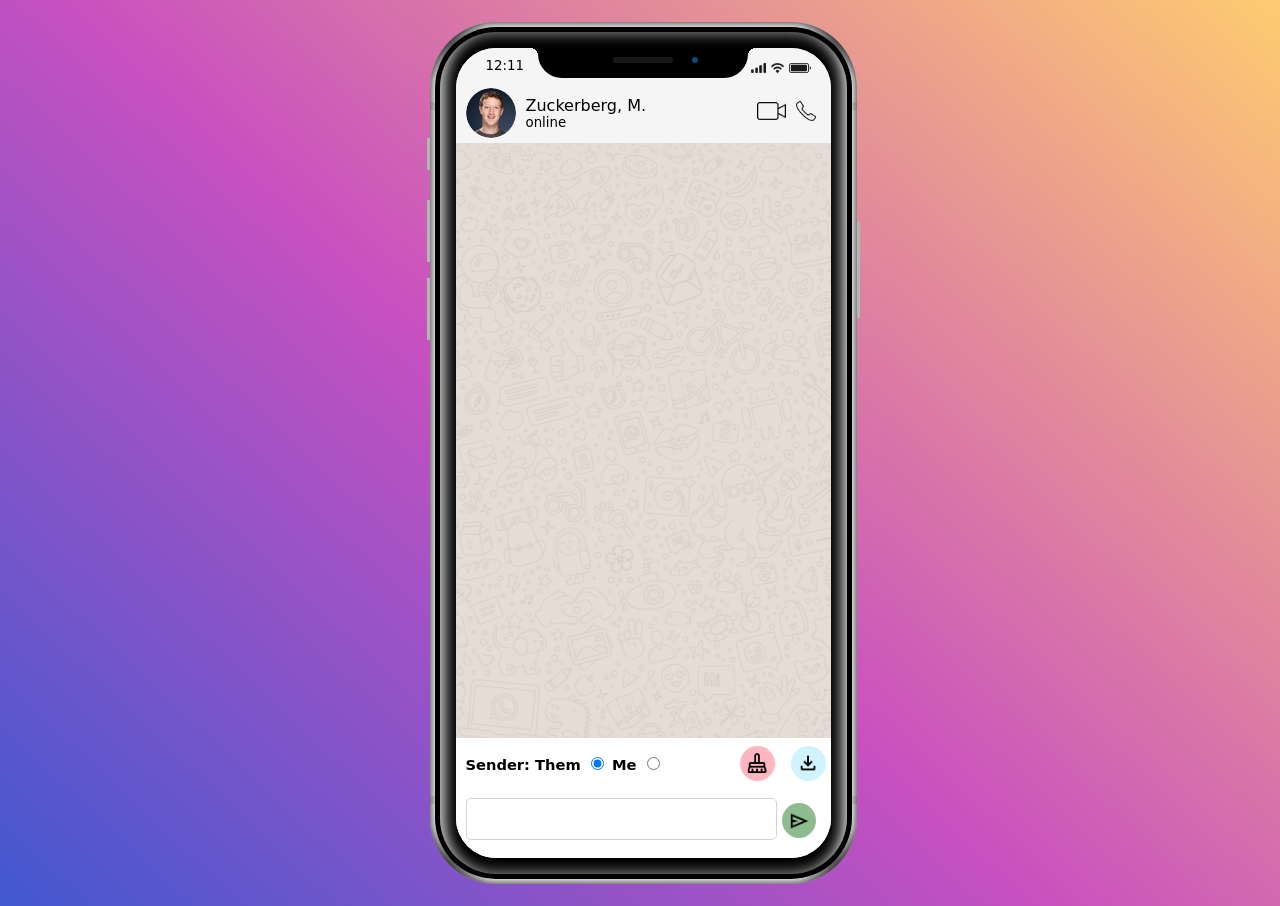
==== index.html @ c8acc46a "first version of the app" ====
<!DOCTYPE html>
<html lang="en">

<head>
  <meta charset="UTF-8">
  <meta name="viewport" content="width=device-width, initial-scale=1.0">
  <title>Conversation Maker</title>
  <script src="main.js"></script>
  <script src="dom-to-image.js"></script>
  <script src="FileSaver.js"></script>
  <link rel="stylesheet" href="main.css">
  <link rel="stylesheet" href="devices.min.css" type="text/css">
</head>

<body>

  <!-- BACKGROUND-->
  <div class="page">
    <!-- phone -->

    <div class="marvel-device iphone-x ">
      <div class="notch">
        <div class="camera"></div>
        <div class="speaker"></div>
      </div>
      <div class="top-bar"></div>
      <div class="sleep"></div>
      <div class="bottom-bar"></div>
      <div class="volume"></div>
      <div class="overflow">
        <div class="shadow shadow--tr"></div>
        <div class="shadow shadow--tl"></div>
        <div class="shadow shadow--br"></div>
        <div class="shadow shadow--bl"></div>
      </div>
      <div class="inner-shadow"></div>
      <div class="screen">
        <!-- whatsapp page -->
        <!-- status bar -->
        <div class="status-bar">
          <div class="phone-time">12:11</div>
          <div class="right">
            <div><img src="./images/ios15-cellular-signal-icon.png" alt=""></div>
            <div><img src="./images/ios15-wifi-icon.png" alt=""></div>
            <div><img src="./images/ios15-battery-status-icon.png" alt=""></div>
          </div>
        </div>
        <div class="user-bar">

          <div class="user">
            <img class="avatar" src="./images/zuck.png">
            <div class="user-text">
              <div class="name">Zuckerberg, M.</div>
              <div class="status">online</div>
            </div>
          </div>

          <div class="call-buttons">
            <div><img class="video" src="./images/video.png" alt=""></div>
            <div><img class="voice" src="./images/voice.png" alt=""></div>
          </div>
        </div>
        <!-- message window -->
        <div class="message-window">
            <div class="message-area" id="message-area">
              
            </div>

          <!-- CONTROLS AREA -->
          <div class="controls-area">
            <div class="toolbar">
              <form>
                <label>Sender:</label>
                <label for="them">Them</label>
                <input type="radio" name="sender" id="from" value="Them" checked="true">
                <label for="me">Me</label>
                <input type="radio" name="sender" id="to" value="Me">
              </form>
              <div>
                <button class="tool" id="clear" onclick="chatClear()"><img src="./images/mop.png"></button>
                <button class="tool" id="download" onclick="chatDownload()"><img src="./images/download.png"></button>
              </div>
            </div>
            <div class="editor">
              <input class="input-field" type="text" id="inputText" name="inputText">
              <button class="tool" id="send" onclick="addMessage()"><img src="./images/send.png"></button>
            </div>
          </div>
        </div>
        <!-- controls: clear, download image -->
      </div>
    </div>

  </div>
</body>

</html>
---- main.css ----
body {
  margin: 0px;
  overflow: hidden;
  height: 100vh;
  font-family: system-ui, -apple-system, BlinkMacSystemFont, 'Segoe UI', Roboto, Oxygen, Ubuntu, Cantarell, 'Open Sans', 'Helvetica Neue', sans-serif;
}

.page {
  width: 100%;
  height: 100%;
  padding: 3px;
  display: flex;
  justify-content: center;
  align-items: center;
  background-color: #4158D0;
  background-image: linear-gradient(43deg, #4158D0 0%, #C850C0 46%, #FFCC70 100%);
}

/* STATUS BAR */

.status-bar {
  height: 30px;
  width: 100%;
  background-color: #f5f5f5;
  display: flex;
  justify-content: space-between;
  padding-top: 5px;
}

.phone-time {
  padding-left: 30px;
  padding-top: 5px;
  font-size: 10pt;
}

.right {
  display: flex;
  padding-right: 20px;
  padding-top: 5px;
}

.right img {
  height: 10px;
  padding-left: 5px;
}

.user-bar {
  display: flex;
  background-color: #f5f5f5;
  justify-content: space-between;
  align-items: center;
}

.user {
  display: flex;
  flex-direction: row;
  align-items: center;
}

.user-text {
  display: flex;
  flex-direction: column;
  padding: 5px;
  user-select: none;
}

.avatar {
  height: 50px;
  width: 50px;
  border-radius: 50%;
  padding: 5px;
  margin-left: 5px;
}

.name {
  font-size: 12pt;
}

.status {
  font-size: 10pt;
}

.call-buttons {
  display: flex;
  flex-direction: row;
  padding: 5px;
  align-items: center;
  margin-right: 5px;
}

.video {
  height: 18px;
  padding: 5px;
}

.voice {
  height: 20px;
  padding: 5px;
}

/* MESSAGE WINDOW */

.message-window {
  background-image: url('./images/wallpaper.png');
  background-size: cover;
  height: 100%;
  width: 100%;
}

.message-area {
  /* height: 100%; */
  background-image: url('./images/wallpaper.png');
  background-size: cover;
  width: 100%;
  display: flex;
  flex-direction: column;
  padding-bottom: 10px;
}

.from {
  max-width: 70%;
  border-radius: 15px;
  background-color: #ffffff;
  padding: 10px 10px 0px 10px;
  margin-top: 10px;
  margin-right: auto;
  margin-bottom: auto;
  margin-left: 30px;
}

.from:after {
  content: '';
  position: relative;
  bottom: 15px;
  left: -25px;
  border: 0px solid;
  display: block;
  width: 18px;
  height: 10px;
  background-color: transparent;
  border-bottom-left-radius: 50%;
  border-bottom-right-radius: 50%;
  box-shadow: 10px 8px 0px 8px #ffffff;
}

.sender {
  font-size: 9pt;
  font-weight: bold;
  color: #524757;
}

.to {
  max-width: 70%;
  border-radius: 15px;
  background-color: #e7fed8;
  padding: 10px 10px 0px 10px;
  margin-top: 10px;
  margin-right: 30px;
  margin-bottom: auto;
  margin-left: auto;
}

.to:after {
  content: '';
  position: relative;
  bottom: 15px;
  right: -273px;
  border: 0px solid;
  display: block;
  width: 18px;
  height: 10px;
  background-color: transparent;
  border-bottom-left-radius: 50%;
  border-bottom-right-radius: 50%;
  box-shadow: -10px 8px 0px 8px #e7fed8;
}

.message-text {
  font-size: 11pt;
  text-align: left;
}

.message-time {
  text-align: right;
  font-size: 8pt;
  margin-right: 8px;
}

/* CONTROLS AREA */

.controls-area {
  width: 100%;
  background-color: white;
  position: absolute;
  bottom: 0;
}

.toolbar {
  font-size: 11pt;
  font-weight: 600;
  height: 50px;
  background-color: white;
  padding-left: 10px;
  display: flex;
  flex-direction: row;
  justify-content: space-between;
  align-items: center;
}

.tool {
  background-color: rgb(207, 243, 255);
  border-radius: 50%;
  margin: 5px;
  width: 35px;
  height: 35px;
  border: 0px;
}

.tool img {
  display: flex;
  justify-content: center;
  align-items: center;
  width: 22px;
}

#clear {
  background-color: lightpink;
}

#send {
  background-color: darkseagreen;
}

.tool:hover {
  box-shadow: 2px 2px 3px 2px #AAAAAA;
}

.editor {
  margin: 10px 10px 15px 10px;
  display: flex;
  flex-direction: row;
}

.input-field {
  padding: 5px;
  width: 100%;
  height: 30px;
  border-radius: 5px;
  border: 1px solid lightgrey;
}
---- devices.min.css ----
.marvel-device {
    display: inline-block;
    position: relative;
    -webkit-box-sizing: content-box !important;
    box-sizing: content-box !important
}

.marvel-device .screen {
    width: 100%;
    position: relative;
    height: 100%;
    z-index: 3;
    background: white;
    overflow: hidden;
    display: block;
    border-radius: 1px;
    -webkit-box-shadow: 0 0 0 3px #111;
    box-shadow: 0 0 0 3px #111
}

.marvel-device .top-bar,
.marvel-device .bottom-bar {
    height: 3px;
    background: black;
    width: 100%;
    display: block
}

.marvel-device .middle-bar {
    width: 3px;
    height: 4px;
    top: 0px;
    left: 90px;
    background: black;
    position: absolute
}

.marvel-device.iphone8 {
    width: 375px;
    height: 667px;
    padding: 105px 24px;
    background: #d9dbdc;
    border-radius: 56px;
    -webkit-box-shadow: inset 0 0 3px 0 rgba(0, 0, 0, 0.2);
    box-shadow: inset 0 0 3px 0 rgba(0, 0, 0, 0.2)
}

.marvel-device.iphone8:before {
    width: calc(100% - 12px);
    height: calc(100% - 12px);
    position: absolute;
    top: 6px;
    content: '';
    left: 6px;
    border-radius: 50px;
    background: #f8f8f8;
    z-index: 1
}

.marvel-device.iphone8:after {
    width: calc(100% - 16px);
    height: calc(100% - 16px);
    position: absolute;
    top: 8px;
    content: '';
    left: 8px;
    border-radius: 48px;
    -webkit-box-shadow: inset 0 0 3px 0 rgba(0, 0, 0, 0.1), inset 0 0 6px 3px #fff;
    box-shadow: inset 0 0 3px 0 rgba(0, 0, 0, 0.1), inset 0 0 6px 3px #fff;
    z-index: 2
}

.marvel-device.iphone8 .home {
    border-radius: 100%;
    width: 68px;
    height: 68px;
    position: absolute;
    left: 50%;
    margin-left: -34px;
    bottom: 22px;
    z-index: 3;
    background: #303233;
    background: linear-gradient(135deg, #303233 0%, #b5b7b9 50%, #f0f2f2 69%, #303233 100%)
}

.marvel-device.iphone8 .home:before {
    background: #f8f8f8;
    position: absolute;
    content: '';
    border-radius: 100%;
    width: calc(100% - 8px);
    height: calc(100% - 8px);
    top: 4px;
    left: 4px
}

.marvel-device.iphone8 .top-bar {
    height: 14px;
    background: #bfbfc0;
    position: absolute;
    top: 68px;
    left: 0
}

.marvel-device.iphone8 .bottom-bar {
    height: 14px;
    background: #bfbfc0;
    position: absolute;
    bottom: 68px;
    left: 0
}

.marvel-device.iphone8 .sleep {
    position: absolute;
    top: 190px;
    right: -4px;
    width: 4px;
    height: 66px;
    border-radius: 0px 2px 2px 0px;
    background: #d9dbdc
}

.marvel-device.iphone8 .volume {
    position: absolute;
    left: -4px;
    top: 188px;
    z-index: 0;
    height: 66px;
    width: 4px;
    border-radius: 2px 0px 0px 2px;
    background: #d9dbdc
}

.marvel-device.iphone8 .volume:before {
    position: absolute;
    left: 2px;
    top: -78px;
    height: 40px;
    width: 2px;
    border-radius: 2px 0px 0px 2px;
    background: inherit;
    content: '';
    display: block
}

.marvel-device.iphone8 .volume:after {
    position: absolute;
    left: 0px;
    top: 82px;
    height: 66px;
    width: 4px;
    border-radius: 2px 0px 0px 2px;
    background: inherit;
    content: '';
    display: block
}

.marvel-device.iphone8 .camera {
    background: #3c3d3d;
    width: 12px;
    height: 12px;
    position: absolute;
    top: 24px;
    left: 50%;
    margin-left: -6px;
    border-radius: 100%;
    z-index: 3
}

.marvel-device.iphone8 .sensor {
    background: #3c3d3d;
    width: 16px;
    height: 16px;
    position: absolute;
    top: 49px;
    left: 134px;
    z-index: 3;
    border-radius: 100%
}

.marvel-device.iphone8 .speaker {
    background: #292728;
    width: 70px;
    height: 6px;
    position: absolute;
    top: 54px;
    left: 50%;
    margin-left: -35px;
    border-radius: 6px;
    z-index: 3
}

.marvel-device.iphone8.gold {
    background: #f9e7d3
}

.marvel-device.iphone8.gold .top-bar,
.marvel-device.iphone8.gold .bottom-bar {
    background: white
}

.marvel-device.iphone8.gold .sleep,
.marvel-device.iphone8.gold .volume {
    background: #f9e7d3
}

.marvel-device.iphone8.gold .home {
    background: #cebba9;
    background: linear-gradient(135deg, #cebba9 0%, #f9e7d3 50%, #cebba9 100%)
}

.marvel-device.iphone8.black {
    background: #464646;
    -webkit-box-shadow: inset 0 0 3px 0 rgba(0, 0, 0, 0.7);
    box-shadow: inset 0 0 3px 0 rgba(0, 0, 0, 0.7)
}

.marvel-device.iphone8.black:before {
    background: #080808
}

.marvel-device.iphone8.black:after {
    -webkit-box-shadow: inset 0 0 3px 0 rgba(0, 0, 0, 0.1), inset 0 0 6px 3px #212121;
    box-shadow: inset 0 0 3px 0 rgba(0, 0, 0, 0.1), inset 0 0 6px 3px #212121
}

.marvel-device.iphone8.black .top-bar,
.marvel-device.iphone8.black .bottom-bar {
    background: #212121
}

.marvel-device.iphone8.black .volume,
.marvel-device.iphone8.black .sleep {
    background: #464646
}

.marvel-device.iphone8.black .camera {
    background: #080808
}

.marvel-device.iphone8.black .home {
    background: #080808;
    background: linear-gradient(135deg, #080808 0%, #464646 50%, #080808 100%)
}

.marvel-device.iphone8.black .home:before {
    background: #080808
}

.marvel-device.iphone8.landscape {
    padding: 24px 105px;
    height: 375px;
    width: 667px
}

.marvel-device.iphone8.landscape .sleep {
    top: 100%;
    border-radius: 0px 0px 2px 2px;
    right: 190px;
    height: 4px;
    width: 66px
}

.marvel-device.iphone8.landscape .volume {
    width: 66px;
    height: 4px;
    top: -4px;
    left: calc(100% - 188px - 66px);
    border-radius: 2px 2px 0px 0px
}

.marvel-device.iphone8.landscape .volume:before {
    width: 40px;
    height: 2px;
    top: 2px;
    right: -78px;
    left: auto;
    border-radius: 2px 2px 0px 0px
}

.marvel-device.iphone8.landscape .volume:after {
    left: -82px;
    width: 66px;
    height: 4px;
    top: 0;
    border-radius: 2px 2px 0px 0px
}

.marvel-device.iphone8.landscape .top-bar {
    width: 14px;
    height: 100%;
    left: calc(100% - 68px - 14px);
    top: 0
}

.marvel-device.iphone8.landscape .bottom-bar {
    width: 14px;
    height: 100%;
    left: 68px;
    top: 0
}

.marvel-device.iphone8.landscape .home {
    top: 50%;
    margin-top: -34px;
    margin-left: 0;
    left: 22px
}

.marvel-device.iphone8.landscape .sensor {
    top: 134px;
    left: calc(100% - 49px - 16px)
}

.marvel-device.iphone8.landscape .speaker {
    height: 70px;
    width: 6px;
    left: calc(100% - 54px - 6px);
    top: 50%;
    margin-left: 0px;
    margin-top: -35px
}

.marvel-device.iphone8.landscape .camera {
    left: calc(100% - 32px);
    top: 50%;
    margin-left: 0px;
    margin-top: -5px
}

.marvel-device.iphone8plus {
    width: 414px;
    height: 736px;
    padding: 112px 26px;
    background: #d9dbdc;
    border-radius: 56px;
    -webkit-box-shadow: inset 0 0 3px 0 rgba(0, 0, 0, 0.2);
    box-shadow: inset 0 0 3px 0 rgba(0, 0, 0, 0.2)
}

.marvel-device.iphone8plus:before {
    width: calc(100% - 12px);
    height: calc(100% - 12px);
    position: absolute;
    top: 6px;
    content: '';
    left: 6px;
    border-radius: 50px;
    background: #f8f8f8;
    z-index: 1
}

.marvel-device.iphone8plus:after {
    width: calc(100% - 16px);
    height: calc(100% - 16px);
    position: absolute;
    top: 8px;
    content: '';
    left: 8px;
    border-radius: 48px;
    -webkit-box-shadow: inset 0 0 3px 0 rgba(0, 0, 0, 0.1), inset 0 0 6px 3px #fff;
    box-shadow: inset 0 0 3px 0 rgba(0, 0, 0, 0.1), inset 0 0 6px 3px #fff;
    z-index: 2
}

.marvel-device.iphone8plus .home {
    border-radius: 100%;
    width: 68px;
    height: 68px;
    position: absolute;
    left: 50%;
    margin-left: -34px;
    bottom: 24px;
    z-index: 3;
    background: #303233;
    background: linear-gradient(135deg, #303233 0%, #b5b7b9 50%, #f0f2f2 69%, #303233 100%)
}

.marvel-device.iphone8plus .home:before {
    background: #f8f8f8;
    position: absolute;
    content: '';
    border-radius: 100%;
    width: calc(100% - 8px);
    height: calc(100% - 8px);
    top: 4px;
    left: 4px
}

.marvel-device.iphone8plus .top-bar {
    height: 14px;
    background: #bfbfc0;
    position: absolute;
    top: 68px;
    left: 0
}

.marvel-device.iphone8plus .bottom-bar {
    height: 14px;
    background: #bfbfc0;
    position: absolute;
    bottom: 68px;
    left: 0
}

.marvel-device.iphone8plus .sleep {
    position: absolute;
    top: 190px;
    right: -4px;
    width: 4px;
    height: 66px;
    border-radius: 0px 2px 2px 0px;
    background: #d9dbdc
}

.marvel-device.iphone8plus .volume {
    position: absolute;
    left: -4px;
    top: 188px;
    z-index: 0;
    height: 66px;
    width: 4px;
    border-radius: 2px 0px 0px 2px;
    background: #d9dbdc
}

.marvel-device.iphone8plus .volume:before {
    position: absolute;
    left: 2px;
    top: -78px;
    height: 40px;
    width: 2px;
    border-radius: 2px 0px 0px 2px;
    background: inherit;
    content: '';
    display: block
}

.marvel-device.iphone8plus .volume:after {
    position: absolute;
    left: 0px;
    top: 82px;
    height: 66px;
    width: 4px;
    border-radius: 2px 0px 0px 2px;
    background: inherit;
    content: '';
    display: block
}

.marvel-device.iphone8plus .camera {
    background: #3c3d3d;
    width: 12px;
    height: 12px;
    position: absolute;
    top: 29px;
    left: 50%;
    margin-left: -6px;
    border-radius: 100%;
    z-index: 3
}

.marvel-device.iphone8plus .sensor {
    background: #3c3d3d;
    width: 16px;
    height: 16px;
    position: absolute;
    top: 54px;
    left: 154px;
    z-index: 3;
    border-radius: 100%
}

.marvel-device.iphone8plus .speaker {
    background: #292728;
    width: 70px;
    height: 6px;
    position: absolute;
    top: 59px;
    left: 50%;
    margin-left: -35px;
    border-radius: 6px;
    z-index: 3
}

.marvel-device.iphone8plus.gold {
    background: #f9e7d3
}

.marvel-device.iphone8plus.gold .top-bar,
.marvel-device.iphone8plus.gold .bottom-bar {
    background: white
}

.marvel-device.iphone8plus.gold .sleep,
.marvel-device.iphone8plus.gold .volume {
    background: #f9e7d3
}

.marvel-device.iphone8plus.gold .home {
    background: #cebba9;
    background: linear-gradient(135deg, #cebba9 0%, #f9e7d3 50%, #cebba9 100%)
}

.marvel-device.iphone8plus.black {
    background: #464646;
    -webkit-box-shadow: inset 0 0 3px 0 rgba(0, 0, 0, 0.7);
    box-shadow: inset 0 0 3px 0 rgba(0, 0, 0, 0.7)
}

.marvel-device.iphone8plus.black:before {
    background: #080808
}

.marvel-device.iphone8plus.black:after {
    -webkit-box-shadow: inset 0 0 3px 0 rgba(0, 0, 0, 0.1), inset 0 0 6px 3px #212121;
    box-shadow: inset 0 0 3px 0 rgba(0, 0, 0, 0.1), inset 0 0 6px 3px #212121
}

.marvel-device.iphone8plus.black .top-bar,
.marvel-device.iphone8plus.black .bottom-bar {
    background: #212121
}

.marvel-device.iphone8plus.black .volume,
.marvel-device.iphone8plus.black .sleep {
    background: #464646
}

.marvel-device.iphone8plus.black .camera {
    background: #080808
}

.marvel-device.iphone8plus.black .home {
    background: #080808;
    background: linear-gradient(135deg, #080808 0%, #464646 50%, #080808 100%)
}

.marvel-device.iphone8plus.black .home:before {
    background: #080808
}

.marvel-device.iphone8plus.landscape {
    padding: 26px 112px;
    height: 414px;
    width: 736px
}

.marvel-device.iphone8plus.landscape .sleep {
    top: 100%;
    border-radius: 0px 0px 2px 2px;
    right: 190px;
    height: 4px;
    width: 66px
}

.marvel-device.iphone8plus.landscape .volume {
    width: 66px;
    height: 4px;
    top: -4px;
    left: calc(100% - 188px - 66px);
    border-radius: 2px 2px 0px 0px
}

.marvel-device.iphone8plus.landscape .volume:before {
    width: 40px;
    height: 2px;
    top: 2px;
    right: -78px;
    left: auto;
    border-radius: 2px 2px 0px 0px
}

.marvel-device.iphone8plus.landscape .volume:after {
    left: -82px;
    width: 66px;
    height: 4px;
    top: 0;
    border-radius: 2px 2px 0px 0px
}

.marvel-device.iphone8plus.landscape .top-bar {
    width: 14px;
    height: 100%;
    left: calc(100% - 68px - 14px);
    top: 0
}

.marvel-device.iphone8plus.landscape .bottom-bar {
    width: 14px;
    height: 100%;
    left: 68px;
    top: 0
}

.marvel-device.iphone8plus.landscape .home {
    top: 50%;
    margin-top: -34px;
    margin-left: 0;
    left: 24px
}

.marvel-device.iphone8plus.landscape .sensor {
    top: 154px;
    left: calc(100% - 54px - 16px)
}

.marvel-device.iphone8plus.landscape .speaker {
    height: 70px;
    width: 6px;
    left: calc(100% - 59px - 6px);
    top: 50%;
    margin-left: 0px;
    margin-top: -35px
}

.marvel-device.iphone8plus.landscape .camera {
    left: calc(100% - 29px);
    top: 50%;
    margin-left: 0px;
    margin-top: -5px
}

.marvel-device.iphone5s,
.marvel-device.iphone5c {
    padding: 105px 22px;
    background: #2c2b2c;
    width: 320px;
    height: 568px;
    border-radius: 50px
}

.marvel-device.iphone5s:before,
.marvel-device.iphone5c:before {
    width: calc(100% - 8px);
    height: calc(100% - 8px);
    position: absolute;
    top: 4px;
    content: '';
    left: 4px;
    border-radius: 46px;
    background: #1e1e1e;
    z-index: 1
}

.marvel-device.iphone5s .sleep,
.marvel-device.iphone5c .sleep {
    position: absolute;
    top: -4px;
    right: 60px;
    width: 60px;
    height: 4px;
    border-radius: 2px 2px 0px 0px;
    background: #282727
}

.marvel-device.iphone5s .volume,
.marvel-device.iphone5c .volume {
    position: absolute;
    left: -4px;
    top: 180px;
    z-index: 0;
    height: 27px;
    width: 4px;
    border-radius: 2px 0px 0px 2px;
    background: #282727
}

.marvel-device.iphone5s .volume:before,
.marvel-device.iphone5c .volume:before {
    position: absolute;
    left: 0px;
    top: -75px;
    height: 35px;
    width: 4px;
    border-radius: 2px 0px 0px 2px;
    background: inherit;
    content: '';
    display: block
}

.marvel-device.iphone5s .volume:after,
.marvel-device.iphone5c .volume:after {
    position: absolute;
    left: 0px;
    bottom: -64px;
    height: 27px;
    width: 4px;
    border-radius: 2px 0px 0px 2px;
    background: inherit;
    content: '';
    display: block
}

.marvel-device.iphone5s .camera,
.marvel-device.iphone5c .camera {
    background: #3c3d3d;
    width: 10px;
    height: 10px;
    position: absolute;
    top: 32px;
    left: 50%;
    margin-left: -5px;
    border-radius: 5px;
    z-index: 3
}

.marvel-device.iphone5s .sensor,
.marvel-device.iphone5c .sensor {
    background: #3c3d3d;
    width: 10px;
    height: 10px;
    position: absolute;
    top: 60px;
    left: 160px;
    z-index: 3;
    margin-left: -32px;
    border-radius: 5px
}

.marvel-device.iphone5s .speaker,
.marvel-device.iphone5c .speaker {
    background: #292728;
    width: 64px;
    height: 10px;
    position: absolute;
    top: 60px;
    left: 50%;
    margin-left: -32px;
    border-radius: 5px;
    z-index: 3
}

.marvel-device.iphone5s.landscape,
.marvel-device.iphone5c.landscape {
    padding: 22px 105px;
    height: 320px;
    width: 568px
}

.marvel-device.iphone5s.landscape .sleep,
.marvel-device.iphone5c.landscape .sleep {
    right: -4px;
    top: calc(100% - 120px);
    height: 60px;
    width: 4px;
    border-radius: 0px 2px 2px 0px
}

.marvel-device.iphone5s.landscape .volume,
.marvel-device.iphone5c.landscape .volume {
    width: 27px;
    height: 4px;
    top: -4px;
    left: calc(100% - 180px);
    border-radius: 2px 2px 0px 0px
}

.marvel-device.iphone5s.landscape .volume:before,
.marvel-device.iphone5c.landscape .volume:before {
    width: 35px;
    height: 4px;
    top: 0px;
    right: -75px;
    left: auto;
    border-radius: 2px 2px 0px 0px
}

.marvel-device.iphone5s.landscape .volume:after,
.marvel-device.iphone5c.landscape .volume:after {
    bottom: 0px;
    left: -64px;
    z-index: 999;
    height: 4px;
    width: 27px;
    border-radius: 2px 2px 0px 0px
}

.marvel-device.iphone5s.landscape .sensor,
.marvel-device.iphone5c.landscape .sensor {
    top: 160px;
    left: calc(100% - 60px);
    margin-left: 0px;
    margin-top: -32px
}

.marvel-device.iphone5s.landscape .speaker,
.marvel-device.iphone5c.landscape .speaker {
    height: 64px;
    width: 10px;
    left: calc(100% - 60px);
    top: 50%;
    margin-left: 0px;
    margin-top: -32px
}

.marvel-device.iphone5s.landscape .camera,
.marvel-device.iphone5c.landscape .camera {
    left: calc(100% - 32px);
    top: 50%;
    margin-left: 0px;
    margin-top: -5px
}

.marvel-device.iphone5s .home {
    border-radius: 36px;
    width: 68px;
    -webkit-box-shadow: inset 0 0 0 4px #2c2b2c;
    box-shadow: inset 0 0 0 4px #2c2b2c;
    height: 68px;
    position: absolute;
    left: 50%;
    margin-left: -34px;
    bottom: 19px;
    z-index: 3
}

.marvel-device.iphone5s .top-bar {
    top: 70px;
    position: absolute;
    left: 0
}

.marvel-device.iphone5s .bottom-bar {
    bottom: 70px;
    position: absolute;
    left: 0
}

.marvel-device.iphone5s.landscape .home {
    left: 19px;
    bottom: 50%;
    margin-bottom: -34px;
    margin-left: 0px
}

.marvel-device.iphone5s.landscape .top-bar {
    left: 70px;
    top: 0px;
    width: 3px;
    height: 100%
}

.marvel-device.iphone5s.landscape .bottom-bar {
    right: 70px;
    left: auto;
    bottom: 0px;
    width: 3px;
    height: 100%
}

.marvel-device.iphone5s.silver {
    background: #bcbcbc
}

.marvel-device.iphone5s.silver:before {
    background: #fcfcfc
}

.marvel-device.iphone5s.silver .volume,
.marvel-device.iphone5s.silver .sleep {
    background: #d6d6d6
}

.marvel-device.iphone5s.silver .top-bar,
.marvel-device.iphone5s.silver .bottom-bar {
    background: #eaebec
}

.marvel-device.iphone5s.silver .home {
    -webkit-box-shadow: inset 0 0 0 4px #bcbcbc;
    box-shadow: inset 0 0 0 4px #bcbcbc
}

.marvel-device.iphone5s.gold {
    background: #f9e7d3
}

.marvel-device.iphone5s.gold:before {
    background: #fcfcfc
}

.marvel-device.iphone5s.gold .volume,
.marvel-device.iphone5s.gold .sleep {
    background: #f9e7d3
}

.marvel-device.iphone5s.gold .top-bar,
.marvel-device.iphone5s.gold .bottom-bar {
    background: white
}

.marvel-device.iphone5s.gold .home {
    -webkit-box-shadow: inset 0 0 0 4px #f9e7d3;
    box-shadow: inset 0 0 0 4px #f9e7d3
}

.marvel-device.iphone5c {
    background: white;
    -webkit-box-shadow: 0 1px 2px 0 rgba(0, 0, 0, 0.2);
    box-shadow: 0 1px 2px 0 rgba(0, 0, 0, 0.2)
}

.marvel-device.iphone5c .top-bar,
.marvel-device.iphone5c .bottom-bar {
    display: none
}

.marvel-device.iphone5c .home {
    background: #242324;
    border-radius: 36px;
    width: 68px;
    height: 68px;
    z-index: 3;
    position: absolute;
    left: 50%;
    margin-left: -34px;
    bottom: 19px
}

.marvel-device.iphone5c .home:after {
    width: 20px;
    height: 20px;
    border: 1px solid rgba(255, 255, 255, 0.1);
    border-radius: 4px;
    position: absolute;
    display: block;
    content: '';
    top: 50%;
    left: 50%;
    margin-top: -11px;
    margin-left: -11px
}

.marvel-device.iphone5c.landscape .home {
    left: 19px;
    bottom: 50%;
    margin-bottom: -34px;
    margin-left: 0px
}

.marvel-device.iphone5c .volume,
.marvel-device.iphone5c .sleep {
    background: #dddddd
}

.marvel-device.iphone5c.red {
    background: #f96b6c
}

.marvel-device.iphone5c.red .volume,
.marvel-device.iphone5c.red .sleep {
    background: #ed5758
}

.marvel-device.iphone5c.yellow {
    background: #f2dc60
}

.marvel-device.iphone5c.yellow .volume,
.marvel-device.iphone5c.yellow .sleep {
    background: #e5ce4c
}

.marvel-device.iphone5c.green {
    background: #97e563
}

.marvel-device.iphone5c.green .volume,
.marvel-device.iphone5c.green .sleep {
    background: #85d94d
}

.marvel-device.iphone5c.blue {
    background: #33a2db
}

.marvel-device.iphone5c.blue .volume,
.marvel-device.iphone5c.blue .sleep {
    background: #2694cd
}

.marvel-device.iphone4s {
    padding: 129px 27px;
    width: 320px;
    height: 480px;
    background: #686868;
    border-radius: 54px
}

.marvel-device.iphone4s:before {
    content: '';
    width: calc(100% - 8px);
    height: calc(100% - 8px);
    position: absolute;
    top: 4px;
    left: 4px;
    z-index: 1;
    border-radius: 50px;
    background: #1e1e1e
}

.marvel-device.iphone4s .top-bar {
    top: 60px;
    position: absolute;
    left: 0
}

.marvel-device.iphone4s .bottom-bar {
    bottom: 90px;
    position: absolute;
    left: 0
}

.marvel-device.iphone4s .camera {
    background: #3c3d3d;
    width: 10px;
    height: 10px;
    position: absolute;
    top: 72px;
    left: 134px;
    z-index: 3;
    margin-left: -5px;
    border-radius: 100%
}

.marvel-device.iphone4s .speaker {
    background: #292728;
    width: 64px;
    height: 10px;
    position: absolute;
    top: 72px;
    left: 50%;
    z-index: 3;
    margin-left: -32px;
    border-radius: 5px
}

.marvel-device.iphone4s .sensor {
    background: #292728;
    width: 40px;
    height: 10px;
    position: absolute;
    top: 36px;
    left: 50%;
    z-index: 3;
    margin-left: -20px;
    border-radius: 5px
}

.marvel-device.iphone4s .home {
    background: #242324;
    border-radius: 100%;
    width: 72px;
    height: 72px;
    z-index: 3;
    position: absolute;
    left: 50%;
    margin-left: -36px;
    bottom: 30px
}

.marvel-device.iphone4s .home:after {
    width: 20px;
    height: 20px;
    border: 1px solid rgba(255, 255, 255, 0.1);
    border-radius: 4px;
    position: absolute;
    display: block;
    content: '';
    top: 50%;
    left: 50%;
    margin-top: -11px;
    margin-left: -11px
}

.marvel-device.iphone4s .sleep {
    position: absolute;
    top: -4px;
    right: 60px;
    width: 60px;
    height: 4px;
    border-radius: 2px 2px 0px 0px;
    background: #4D4D4D
}

.marvel-device.iphone4s .volume {
    position: absolute;
    left: -4px;
    top: 160px;
    height: 27px;
    width: 4px;
    border-radius: 2px 0px 0px 2px;
    background: #4D4D4D
}

.marvel-device.iphone4s .volume:before {
    position: absolute;
    left: 0px;
    top: -70px;
    height: 35px;
    width: 4px;
    border-radius: 2px 0px 0px 2px;
    background: inherit;
    content: '';
    display: block
}

.marvel-device.iphone4s .volume:after {
    position: absolute;
    left: 0px;
    bottom: -64px;
    height: 27px;
    width: 4px;
    border-radius: 2px 0px 0px 2px;
    background: inherit;
    content: '';
    display: block
}

.marvel-device.iphone4s.landscape {
    padding: 27px 129px;
    height: 320px;
    width: 480px
}

.marvel-device.iphone4s.landscape .bottom-bar {
    left: 90px;
    bottom: 0px;
    height: 100%;
    width: 3px
}

.marvel-device.iphone4s.landscape .top-bar {
    left: calc(100% - 60px);
    top: 0px;
    height: 100%;
    width: 3px
}

.marvel-device.iphone4s.landscape .camera {
    top: 134px;
    left: calc(100% - 72px);
    margin-left: 0
}

.marvel-device.iphone4s.landscape .speaker {
    top: 50%;
    margin-left: 0;
    margin-top: -32px;
    left: calc(100% - 72px);
    width: 10px;
    height: 64px
}

.marvel-device.iphone4s.landscape .sensor {
    height: 40px;
    width: 10px;
    left: calc(100% - 36px);
    top: 50%;
    margin-left: 0;
    margin-top: -20px
}

.marvel-device.iphone4s.landscape .home {
    left: 30px;
    bottom: 50%;
    margin-left: 0;
    margin-bottom: -36px
}

.marvel-device.iphone4s.landscape .sleep {
    height: 60px;
    width: 4px;
    right: -4px;
    top: calc(100% - 120px);
    border-radius: 0px 2px 2px 0px
}

.marvel-device.iphone4s.landscape .volume {
    top: -4px;
    left: calc(100% - 187px);
    height: 4px;
    width: 27px;
    border-radius: 2px 2px 0px 0px
}

.marvel-device.iphone4s.landscape .volume:before {
    right: -70px;
    left: auto;
    top: 0px;
    width: 35px;
    height: 4px;
    border-radius: 2px 2px 0px 0px
}

.marvel-device.iphone4s.landscape .volume:after {
    width: 27px;
    height: 4px;
    bottom: 0px;
    left: -64px;
    border-radius: 2px 2px 0px 0px
}

.marvel-device.iphone4s.silver {
    background: #bcbcbc
}

.marvel-device.iphone4s.silver:before {
    background: #fcfcfc
}

.marvel-device.iphone4s.silver .home {
    background: #fcfcfc;
    -webkit-box-shadow: inset 0 0 0 1px #bcbcbc;
    box-shadow: inset 0 0 0 1px #bcbcbc
}

.marvel-device.iphone4s.silver .home:after {
    border: 1px solid rgba(0, 0, 0, 0.2)
}

.marvel-device.iphone4s.silver .volume,
.marvel-device.iphone4s.silver .sleep {
    background: #d6d6d6
}

.marvel-device.nexus5 {
    padding: 50px 15px 50px 15px;
    width: 320px;
    height: 568px;
    background: #1e1e1e;
    border-radius: 20px
}

.marvel-device.nexus5:before {
    border-radius: 600px / 50px;
    background: inherit;
    content: '';
    top: 0;
    position: absolute;
    height: 103.1%;
    width: calc(100% - 26px);
    top: 50%;
    left: 50%;
    -webkit-transform: translateX(-50%) translateY(-50%);
    transform: translateX(-50%) translateY(-50%)
}

.marvel-device.nexus5 .top-bar {
    width: calc(100% - 8px);
    height: calc(100% - 6px);
    position: absolute;
    top: 3px;
    left: 4px;
    border-radius: 20px;
    background: #181818
}

.marvel-device.nexus5 .top-bar:before {
    border-radius: 600px / 50px;
    background: inherit;
    content: '';
    top: 0;
    position: absolute;
    height: 103.0%;
    width: calc(100% - 26px);
    top: 50%;
    left: 50%;
    -webkit-transform: translateX(-50%) translateY(-50%);
    transform: translateX(-50%) translateY(-50%)
}

.marvel-device.nexus5 .bottom-bar {
    display: none
}

.marvel-device.nexus5 .sleep {
    width: 3px;
    position: absolute;
    left: -3px;
    top: 110px;
    height: 100px;
    background: inherit;
    border-radius: 2px 0px 0px 2px
}

.marvel-device.nexus5 .volume {
    width: 3px;
    position: absolute;
    right: -3px;
    top: 70px;
    height: 45px;
    background: inherit;
    border-radius: 0px 2px 2px 0px
}

.marvel-device.nexus5 .camera {
    background: #3c3d3d;
    width: 10px;
    height: 10px;
    position: absolute;
    top: 18px;
    left: 50%;
    z-index: 3;
    margin-left: -5px;
    border-radius: 100%
}

.marvel-device.nexus5 .camera:before {
    background: #3c3d3d;
    width: 6px;
    height: 6px;
    content: '';
    display: block;
    position: absolute;
    top: 2px;
    left: -100px;
    z-index: 3;
    border-radius: 100%
}

.marvel-device.nexus5.landscape {
    padding: 15px 50px 15px 50px;
    height: 320px;
    width: 568px
}

.marvel-device.nexus5.landscape:before {
    width: 103.1%;
    height: calc(100% - 26px);
    border-radius: 50px / 600px
}

.marvel-device.nexus5.landscape .top-bar {
    left: 3px;
    top: 4px;
    height: calc(100% - 8px);
    width: calc(100% - 6px)
}

.marvel-device.nexus5.landscape .top-bar:before {
    width: 103%;
    height: calc(100% - 26px);
    border-radius: 50px / 600px
}

.marvel-device.nexus5.landscape .sleep {
    height: 3px;
    width: 100px;
    left: calc(100% - 210px);
    top: -3px;
    border-radius: 2px 2px 0px 0px
}

.marvel-device.nexus5.landscape .volume {
    height: 3px;
    width: 45px;
    right: 70px;
    top: 100%;
    border-radius: 0px 0px 2px 2px
}

.marvel-device.nexus5.landscape .camera {
    top: 50%;
    left: calc(100% - 18px);
    margin-left: 0;
    margin-top: -5px
}

.marvel-device.nexus5.landscape .camera:before {
    top: -100px;
    left: 2px
}

.marvel-device.s5 {
    padding: 60px 18px;
    border-radius: 42px;
    width: 320px;
    height: 568px;
    background: #bcbcbc
}

.marvel-device.s5:before,
.marvel-device.s5:after {
    width: calc(100% - 52px);
    content: '';
    display: block;
    height: 26px;
    background: inherit;
    position: absolute;
    border-radius: 500px / 40px;
    left: 50%;
    -webkit-transform: translateX(-50%);
    transform: translateX(-50%)
}

.marvel-device.s5:before {
    top: -7px
}

.marvel-device.s5:after {
    bottom: -7px
}

.marvel-device.s5 .bottom-bar {
    display: none
}

.marvel-device.s5 .top-bar {
    border-radius: 37px;
    width: calc(100% - 10px);
    height: calc(100% - 10px);
    top: 5px;
    left: 5px;
    background: radial-gradient(rgba(0, 0, 0, 0.02) 20%, transparent 60%) 0 0, radial-gradient(rgba(0, 0, 0, 0.02) 20%, transparent 60%) 3px 3px;
    background-color: white;
    background-size: 4px 4px;
    background-position: center;
    z-index: 2;
    position: absolute
}

.marvel-device.s5 .top-bar:before,
.marvel-device.s5 .top-bar:after {
    width: calc(100% - 48px);
    content: '';
    display: block;
    height: 26px;
    background: inherit;
    position: absolute;
    border-radius: 500px / 40px;
    left: 50%;
    -webkit-transform: translateX(-50%);
    transform: translateX(-50%)
}

.marvel-device.s5 .top-bar:before {
    top: -7px
}

.marvel-device.s5 .top-bar:after {
    bottom: -7px
}

.marvel-device.s5 .sleep {
    width: 3px;
    position: absolute;
    left: -3px;
    top: 100px;
    height: 100px;
    background: #cecece;
    border-radius: 2px 0px 0px 2px
}

.marvel-device.s5 .speaker {
    width: 68px;
    height: 8px;
    position: absolute;
    top: 20px;
    display: block;
    z-index: 3;
    left: 50%;
    margin-left: -34px;
    background-color: #bcbcbc;
    background-position: top left;
    border-radius: 4px
}

.marvel-device.s5 .sensor {
    display: block;
    position: absolute;
    top: 20px;
    right: 110px;
    background: #3c3d3d;
    border-radius: 100%;
    width: 8px;
    height: 8px;
    z-index: 3
}

.marvel-device.s5 .sensor:after {
    display: block;
    content: '';
    position: absolute;
    top: 0px;
    right: 12px;
    background: #3c3d3d;
    border-radius: 100%;
    width: 8px;
    height: 8px;
    z-index: 3
}

.marvel-device.s5 .camera {
    display: block;
    position: absolute;
    top: 24px;
    right: 42px;
    background: black;
    border-radius: 100%;
    width: 10px;
    height: 10px;
    z-index: 3
}

.marvel-device.s5 .camera:before {
    width: 4px;
    height: 4px;
    background: #3c3d3d;
    border-radius: 100%;
    position: absolute;
    content: '';
    top: 50%;
    left: 50%;
    margin-top: -2px;
    margin-left: -2px
}

.marvel-device.s5 .home {
    position: absolute;
    z-index: 3;
    bottom: 17px;
    left: 50%;
    width: 70px;
    height: 20px;
    background: white;
    border-radius: 18px;
    display: block;
    margin-left: -35px;
    border: 2px solid black
}

.marvel-device.s5.landscape {
    padding: 18px 60px;
    height: 320px;
    width: 568px
}

.marvel-device.s5.landscape:before,
.marvel-device.s5.landscape:after {
    height: calc(100% - 52px);
    width: 26px;
    border-radius: 40px / 500px;
    -webkit-transform: translateY(-50%);
    transform: translateY(-50%)
}

.marvel-device.s5.landscape:before {
    top: 50%;
    left: -7px
}

.marvel-device.s5.landscape:after {
    top: 50%;
    left: auto;
    right: -7px
}

.marvel-device.s5.landscape .top-bar:before,
.marvel-device.s5.landscape .top-bar:after {
    width: 26px;
    height: calc(100% - 48px);
    border-radius: 40px / 500px;
    -webkit-transform: translateY(-50%);
    transform: translateY(-50%)
}

.marvel-device.s5.landscape .top-bar:before {
    right: -7px;
    top: 50%;
    left: auto
}

.marvel-device.s5.landscape .top-bar:after {
    left: -7px;
    top: 50%;
    right: auto
}

.marvel-device.s5.landscape .sleep {
    height: 3px;
    width: 100px;
    left: calc(100% - 200px);
    top: -3px;
    border-radius: 2px 2px 0px 0px
}

.marvel-device.s5.landscape .speaker {
    height: 68px;
    width: 8px;
    left: calc(100% - 20px);
    top: 50%;
    margin-left: 0;
    margin-top: -34px
}

.marvel-device.s5.landscape .sensor {
    right: 20px;
    top: calc(100% - 110px)
}

.marvel-device.s5.landscape .sensor:after {
    left: -12px;
    right: 0px
}

.marvel-device.s5.landscape .camera {
    top: calc(100% - 42px);
    right: 24px
}

.marvel-device.s5.landscape .home {
    width: 20px;
    height: 70px;
    bottom: 50%;
    margin-bottom: -35px;
    margin-left: 0;
    left: 17px
}

.marvel-device.s5.black {
    background: #1e1e1e
}

.marvel-device.s5.black .speaker {
    background: black
}

.marvel-device.s5.black .sleep {
    background: #1e1e1e
}

.marvel-device.s5.black .top-bar {
    background: radial-gradient(rgba(0, 0, 0, 0.05) 20%, transparent 60%) 0 0, radial-gradient(rgba(0, 0, 0, 0.05) 20%, transparent 60%) 3px 3px;
    background-color: #2c2b2c;
    background-size: 4px 4px
}

.marvel-device.s5.black .home {
    background: #2c2b2c
}

.marvel-device.lumia920 {
    padding: 80px 35px 125px 35px;
    background: #ffdd00;
    width: 320px;
    height: 533px;
    border-radius: 40px / 3px
}

.marvel-device.lumia920 .bottom-bar {
    display: none
}

.marvel-device.lumia920 .top-bar {
    width: calc(100% - 24px);
    height: calc(100% - 32px);
    position: absolute;
    top: 16px;
    left: 12px;
    border-radius: 24px;
    background: black;
    z-index: 1
}

.marvel-device.lumia920 .top-bar:before {
    background: #1e1e1e;
    display: block;
    content: '';
    width: calc(100% - 4px);
    height: calc(100% - 4px);
    top: 2px;
    left: 2px;
    position: absolute;
    border-radius: 22px
}

.marvel-device.lumia920 .volume {
    width: 3px;
    position: absolute;
    top: 130px;
    height: 100px;
    background: #1e1e1e;
    right: -3px;
    border-radius: 0px 2px 2px 0px
}

.marvel-device.lumia920 .volume:before {
    width: 3px;
    position: absolute;
    top: 190px;
    content: '';
    display: block;
    height: 50px;
    background: inherit;
    right: 0px;
    border-radius: 0px 2px 2px 0px
}

.marvel-device.lumia920 .volume:after {
    width: 3px;
    position: absolute;
    top: 460px;
    content: '';
    display: block;
    height: 50px;
    background: inherit;
    right: 0px;
    border-radius: 0px 2px 2px 0px
}

.marvel-device.lumia920 .camera {
    background: #3c3d3d;
    width: 10px;
    height: 10px;
    position: absolute;
    top: 34px;
    right: 130px;
    z-index: 5;
    border-radius: 5px
}

.marvel-device.lumia920 .speaker {
    background: #292728;
    width: 64px;
    height: 10px;
    position: absolute;
    top: 38px;
    left: 50%;
    margin-left: -32px;
    border-radius: 5px;
    z-index: 3
}

.marvel-device.lumia920.landscape {
    padding: 35px 80px 35px 125px;
    height: 320px;
    width: 568px;
    border-radius: 2px / 100px
}

.marvel-device.lumia920.landscape .top-bar {
    height: calc(100% - 24px);
    width: calc(100% - 32px);
    left: 16px;
    top: 12px
}

.marvel-device.lumia920.landscape .volume {
    height: 3px;
    right: 130px;
    width: 100px;
    top: 100%;
    border-radius: 0px 0px 2px 2px
}

.marvel-device.lumia920.landscape .volume:before {
    height: 3px;
    right: 190px;
    top: 0px;
    width: 50px;
    border-radius: 0px 0px 2px 2px
}

.marvel-device.lumia920.landscape .volume:after {
    height: 3px;
    right: 430px;
    top: 0px;
    width: 50px;
    border-radius: 0px 0px 2px 2px
}

.marvel-device.lumia920.landscape .camera {
    right: 30px;
    top: calc(100% - 140px)
}

.marvel-device.lumia920.landscape .speaker {
    width: 10px;
    height: 64px;
    top: 50%;
    margin-left: 0;
    margin-top: -32px;
    left: calc(100% - 48px)
}

.marvel-device.lumia920.black {
    background: black
}

.marvel-device.lumia920.white {
    background: white;
    -webkit-box-shadow: 0 1px 2px 0 rgba(0, 0, 0, 0.2);
    box-shadow: 0 1px 2px 0 rgba(0, 0, 0, 0.2)
}

.marvel-device.lumia920.blue {
    background: #00acdd
}

.marvel-device.lumia920.red {
    background: #CC3E32
}

.marvel-device.htc-one {
    padding: 72px 25px 100px 25px;
    width: 320px;
    height: 568px;
    background: #bebebe;
    border-radius: 34px
}

.marvel-device.htc-one:before {
    content: '';
    display: block;
    width: calc(100% - 4px);
    height: calc(100% - 4px);
    position: absolute;
    top: 2px;
    left: 2px;
    background: #adadad;
    border-radius: 32px
}

.marvel-device.htc-one:after {
    content: '';
    display: block;
    width: calc(100% - 8px);
    height: calc(100% - 8px);
    position: absolute;
    top: 4px;
    left: 4px;
    background: #eeeeee;
    border-radius: 30px
}

.marvel-device.htc-one .top-bar {
    width: calc(100% - 4px);
    height: 635px;
    position: absolute;
    background: #424242;
    top: 50px;
    z-index: 1;
    left: 2px
}

.marvel-device.htc-one .top-bar:before {
    content: '';
    position: absolute;
    width: calc(100% - 4px);
    height: 100%;
    position: absolute;
    background: black;
    top: 0px;
    z-index: 1;
    left: 2px
}

.marvel-device.htc-one .bottom-bar {
    display: none
}

.marvel-device.htc-one .speaker {
    height: 16px;
    width: 216px;
    display: block;
    position: absolute;
    top: 22px;
    z-index: 2;
    left: 50%;
    margin-left: -108px;
    background: radial-gradient(#343434 25%, transparent 50%) 0 0, radial-gradient(#343434 25%, transparent 50%) 4px 4px;
    background-size: 4px 4px;
    background-position: top left
}

.marvel-device.htc-one .speaker:after {
    content: '';
    height: 16px;
    width: 216px;
    display: block;
    position: absolute;
    top: 676px;
    z-index: 2;
    left: 50%;
    margin-left: -108px;
    background: inherit
}

.marvel-device.htc-one .camera {
    display: block;
    position: absolute;
    top: 18px;
    right: 38px;
    background: #3c3d3d;
    border-radius: 100%;
    width: 24px;
    height: 24px;
    z-index: 3
}

.marvel-device.htc-one .camera:before {
    width: 8px;
    height: 8px;
    background: black;
    border-radius: 100%;
    position: absolute;
    content: '';
    top: 50%;
    left: 50%;
    margin-top: -4px;
    margin-left: -4px
}

.marvel-device.htc-one .sensor {
    display: block;
    position: absolute;
    top: 29px;
    left: 60px;
    background: #3c3d3d;
    border-radius: 100%;
    width: 8px;
    height: 8px;
    z-index: 3
}

.marvel-device.htc-one .sensor:after {
    display: block;
    content: '';
    position: absolute;
    top: 0px;
    right: 12px;
    background: #3c3d3d;
    border-radius: 100%;
    width: 8px;
    height: 8px;
    z-index: 3
}

.marvel-device.htc-one.landscape {
    padding: 25px 72px 25px 100px;
    height: 320px;
    width: 568px
}

.marvel-device.htc-one.landscape .top-bar {
    height: calc(100% - 4px);
    width: 635px;
    left: calc(100% - 685px);
    top: 2px
}

.marvel-device.htc-one.landscape .speaker {
    width: 16px;
    height: 216px;
    left: calc(100% - 38px);
    top: 50%;
    margin-left: 0px;
    margin-top: -108px
}

.marvel-device.htc-one.landscape .speaker:after {
    width: 16px;
    height: 216px;
    left: calc(100% - 692px);
    top: 50%;
    margin-left: 0;
    margin-top: -108px
}

.marvel-device.htc-one.landscape .camera {
    right: 18px;
    top: calc(100% - 38px)
}

.marvel-device.htc-one.landscape .sensor {
    left: calc(100% - 29px);
    top: 60px
}

.marvel-device.htc-one.landscape .sensor :after {
    right: 0;
    top: -12px
}

.marvel-device.ipad {
    width: 576px;
    height: 768px;
    padding: 90px 25px;
    background: #242324;
    border-radius: 44px
}

.marvel-device.ipad:before {
    width: calc(100% - 8px);
    height: calc(100% - 8px);
    position: absolute;
    content: '';
    display: block;
    top: 4px;
    left: 4px;
    border-radius: 40px;
    background: #1e1e1e
}

.marvel-device.ipad .camera {
    background: #3c3d3d;
    width: 10px;
    height: 10px;
    position: absolute;
    top: 44px;
    left: 50%;
    margin-left: -5px;
    border-radius: 100%
}

.marvel-device.ipad .top-bar,
.marvel-device.ipad .bottom-bar {
    display: none
}

.marvel-device.ipad .home {
    background: #242324;
    border-radius: 36px;
    width: 50px;
    height: 50px;
    position: absolute;
    left: 50%;
    margin-left: -25px;
    bottom: 22px
}

.marvel-device.ipad .home:after {
    width: 15px;
    height: 15px;
    margin-top: -8px;
    margin-left: -8px;
    border: 1px solid rgba(255, 255, 255, 0.1);
    border-radius: 4px;
    position: absolute;
    display: block;
    content: '';
    top: 50%;
    left: 50%
}

.marvel-device.ipad.landscape {
    height: 576px;
    width: 768px;
    padding: 25px 90px
}

.marvel-device.ipad.landscape .camera {
    left: calc(100% - 44px);
    top: 50%;
    margin-left: 0;
    margin-top: -5px
}

.marvel-device.ipad.landscape .home {
    top: 50%;
    left: 22px;
    margin-left: 0;
    margin-top: -25px
}

.marvel-device.ipad.silver {
    background: #bcbcbc
}

.marvel-device.ipad.silver:before {
    background: #fcfcfc
}

.marvel-device.ipad.silver .home {
    background: #fcfcfc;
    -webkit-box-shadow: inset 0 0 0 1px #bcbcbc;
    box-shadow: inset 0 0 0 1px #bcbcbc
}

.marvel-device.ipad.silver .home:after {
    border: 1px solid rgba(0, 0, 0, 0.2)
}

.marvel-device.macbook {
    width: 960px;
    height: 600px;
    padding: 44px 44px 76px;
    margin: 0 auto;
    background: #bebebe;
    border-radius: 34px
}

.marvel-device.macbook:before {
    width: calc(100% - 8px);
    height: calc(100% - 8px);
    position: absolute;
    content: '';
    display: block;
    top: 4px;
    left: 4px;
    border-radius: 30px;
    background: #1e1e1e
}

.marvel-device.macbook .top-bar {
    width: calc(100% + 2 * 70px);
    height: 40px;
    position: absolute;
    content: '';
    display: block;
    top: 680px;
    left: -70px;
    border-bottom-left-radius: 90px 18px;
    border-bottom-right-radius: 90px 18px;
    background: #bebebe;
    -webkit-box-shadow: inset 0px -4px 13px 3px rgba(34, 34, 34, 0.6);
    box-shadow: inset 0px -4px 13px 3px rgba(34, 34, 34, 0.6)
}

.marvel-device.macbook .top-bar:before {
    width: 100%;
    height: 24px;
    content: '';
    display: block;
    top: 0;
    left: 0;
    background: #f0f0f0;
    border-bottom: 2px solid #aaa;
    border-radius: 5px;
    position: relative
}

.marvel-device.macbook .top-bar:after {
    width: 16%;
    height: 14px;
    content: '';
    display: block;
    top: 0;
    background: #ddd;
    position: absolute;
    margin-left: auto;
    margin-right: auto;
    left: 0;
    right: 0;
    border-radius: 0 0 20px 20px;
    -webkit-box-shadow: inset 0px -3px 10px #999;
    box-shadow: inset 0px -3px 10px #999
}

.marvel-device.macbook .bottom-bar {
    background: transparent;
    width: calc(100% + 2 * 70px);
    height: 26px;
    position: absolute;
    content: '';
    display: block;
    top: 680px;
    left: -70px
}

.marvel-device.macbook .bottom-bar:before,
.marvel-device.macbook .bottom-bar:after {
    height: calc(100% - 2px);
    width: 80px;
    content: '';
    display: block;
    top: 0;
    position: absolute
}

.marvel-device.macbook .bottom-bar:before {
    left: 0;
    background: #f0f0f0;
    background: -webkit-gradient(linear, left top, right top, from(#747474), color-stop(5%, #c3c3c3), color-stop(14%, #ebebeb), color-stop(41%, #979797), color-stop(80%, #f0f0f0), color-stop(100%, #f0f0f0), to(#f0f0f0));
    background: linear-gradient(to right, #747474 0%, #c3c3c3 5%, #ebebeb 14%, #979797 41%, #f0f0f0 80%, #f0f0f0 100%, #f0f0f0 100%)
}

.marvel-device.macbook .bottom-bar:after {
    right: 0;
    background: #f0f0f0;
    background: -webkit-gradient(linear, left top, right top, from(#f0f0f0), color-stop(0%, #f0f0f0), color-stop(20%, #f0f0f0), color-stop(59%, #979797), color-stop(86%, #ebebeb), color-stop(95%, #c3c3c3), to(#747474));
    background: linear-gradient(to right, #f0f0f0 0%, #f0f0f0 0%, #f0f0f0 20%, #979797 59%, #ebebeb 86%, #c3c3c3 95%, #747474 100%)
}

.marvel-device.macbook .camera {
    background: #3c3d3d;
    width: 10px;
    height: 10px;
    position: absolute;
    top: 20px;
    left: 50%;
    margin-left: -5px;
    border-radius: 100%
}

.marvel-device.macbook .home {
    display: none
}

.marvel-device.iphone-x {
    width: 375px;
    height: 90vh;
    max-height: 812px;
    padding: 26px;
    background: #fdfdfd;
    -webkit-box-shadow: inset 0 0 11px 0 black;
    box-shadow: inset 0 0 11px 0 black;
    border-radius: 66px
}

.marvel-device.iphone-x .overflow {
    width: 100%;
    height: 100%;
    position: absolute;
    top: 0;
    left: 0;
    border-radius: 66px;
    overflow: hidden
}

.marvel-device.iphone-x .shadow {
    border-radius: 100%;
    width: 90px;
    height: 90px;
    position: absolute;
    background: radial-gradient(ellipse at center, rgba(0, 0, 0, 0.6) 0%, rgba(255, 255, 255, 0) 60%)
}

.marvel-device.iphone-x .shadow--tl {
    top: -20px;
    left: -20px
}

.marvel-device.iphone-x .shadow--tr {
    top: -20px;
    right: -20px
}

.marvel-device.iphone-x .shadow--bl {
    bottom: -20px;
    left: -20px
}

.marvel-device.iphone-x .shadow--br {
    bottom: -20px;
    right: -20px
}

.marvel-device.iphone-x:before {
    width: calc(100% - 10px);
    height: calc(100% - 10px);
    position: absolute;
    top: 5px;
    content: '';
    left: 5px;
    border-radius: 61px;
    background: black;
    z-index: 1
}

.marvel-device.iphone-x .inner-shadow {
    width: calc(100% - 20px);
    height: calc(100% - 20px);
    position: absolute;
    top: 10px;
    overflow: hidden;
    left: 10px;
    border-radius: 56px;
    -webkit-box-shadow: inset 0 0 15px 0 rgba(255, 255, 255, 0.66);
    box-shadow: inset 0 0 15px 0 rgba(255, 255, 255, 0.66);
    z-index: 1
}

.marvel-device.iphone-x .inner-shadow:before {
    -webkit-box-shadow: inset 0 0 20px 0 #FFFFFF;
    box-shadow: inset 0 0 20px 0 #FFFFFF;
    width: 100%;
    height: 116%;
    position: absolute;
    top: -8%;
    content: '';
    left: 0;
    border-radius: 200px / 112px;
    z-index: 2
}

.marvel-device.iphone-x .screen {
    border-radius: 40px;
    -webkit-box-shadow: none;
    box-shadow: none
}

.marvel-device.iphone-x .top-bar,
.marvel-device.iphone-x .bottom-bar {
    width: 100%;
    position: absolute;
    height: 8px;
    background: rgba(0, 0, 0, 0.1);
    left: 0
}

.marvel-device.iphone-x .top-bar {
    top: 80px
}

.marvel-device.iphone-x .bottom-bar {
    bottom: 80px
}

.marvel-device.iphone-x .volume,
.marvel-device.iphone-x .volume:before,
.marvel-device.iphone-x .volume:after,
.marvel-device.iphone-x .sleep {
    width: 3px;
    background: #b5b5b5;
    position: absolute
}

.marvel-device.iphone-x .volume {
    left: -3px;
    top: 116px;
    height: 32px
}

.marvel-device.iphone-x .volume:before {
    height: 62px;
    top: 62px;
    content: '';
    left: 0
}

.marvel-device.iphone-x .volume:after {
    height: 62px;
    top: 140px;
    content: '';
    left: 0
}

.marvel-device.iphone-x .sleep {
    height: 96px;
    top: 200px;
    right: -3px
}

.marvel-device.iphone-x .camera {
    width: 6px;
    height: 6px;
    top: 9px;
    border-radius: 100%;
    position: absolute;
    left: 154px;
    background: #0d4d71
}

.marvel-device.iphone-x .speaker {
    height: 6px;
    width: 60px;
    left: 50%;
    position: absolute;
    top: 9px;
    margin-left: -30px;
    background: #171818;
    border-radius: 6px
}

.marvel-device.iphone-x .notch {
    position: absolute;
    width: 210px;
    height: 30px;
    top: 26px;
    left: 108px;
    z-index: 4;
    background: black;
    border-bottom-left-radius: 24px;
    border-bottom-right-radius: 24px
}

.marvel-device.iphone-x .notch:before,
.marvel-device.iphone-x .notch:after {
    content: '';
    height: 8px;
    position: absolute;
    top: 0;
    width: 8px
}

.marvel-device.iphone-x .notch:after {
    background: radial-gradient(circle at bottom left, transparent 0, transparent 70%, black 70%, black 100%);
    left: -8px
}

.marvel-device.iphone-x .notch:before {
    background: radial-gradient(circle at bottom right, transparent 0, transparent 70%, black 70%, black 100%);
    right: -8px
}

.marvel-device.iphone-x.landscape {
    height: 375px;
    width: 812px
}

.marvel-device.iphone-x.landscape .top-bar,
.marvel-device.iphone-x.landscape .bottom-bar {
    width: 8px;
    height: 100%;
    top: 0
}

.marvel-device.iphone-x.landscape .top-bar {
    left: 80px
}

.marvel-device.iphone-x.landscape .bottom-bar {
    right: 80px;
    bottom: auto;
    left: auto
}

.marvel-device.iphone-x.landscape .volume,
.marvel-device.iphone-x.landscape .volume:before,
.marvel-device.iphone-x.landscape .volume:after,
.marvel-device.iphone-x.landscape .sleep {
    height: 3px
}

.marvel-device.iphone-x.landscape .inner-shadow:before {
    height: 100%;
    width: 116%;
    left: -8%;
    top: 0;
    border-radius: 112px / 200px
}

.marvel-device.iphone-x.landscape .volume {
    bottom: -3px;
    top: auto;
    left: 116px;
    width: 32px
}

.marvel-device.iphone-x.landscape .volume:before {
    width: 62px;
    left: 62px;
    top: 0
}

.marvel-device.iphone-x.landscape .volume:after {
    width: 62px;
    left: 140px;
    top: 0
}

.marvel-device.iphone-x.landscape .sleep {
    width: 96px;
    left: 200px;
    top: -3px;
    right: auto
}

.marvel-device.iphone-x.landscape .camera {
    left: 9px;
    bottom: 154px;
    top: auto
}

.marvel-device.iphone-x.landscape .speaker {
    width: 6px;
    height: 60px;
    left: 9px;
    top: 50%;
    margin-top: -30px;
    margin-left: 0
}

.marvel-device.iphone-x.landscape .notch {
    height: 210px;
    width: 30px;
    left: 26px;
    bottom: 108px;
    top: auto;
    border-top-right-radius: 24px;
    border-bottom-right-radius: 24px;
    border-bottom-left-radius: 0
}

.marvel-device.iphone-x.landscape .notch:before,
.marvel-device.iphone-x.landscape .notch:after {
    left: 0
}

.marvel-device.iphone-x.landscape .notch:after {
    background: radial-gradient(circle at bottom right, transparent 0, transparent 70%, black 70%, black 100%);
    bottom: -8px;
    top: auto
}

.marvel-device.iphone-x.landscape .notch:before {
    background: radial-gradient(circle at top right, transparent 0, transparent 70%, black 70%, black 100%);
    top: -8px
}

.marvel-device.note8 {
    width: 400px;
    height: 822px;
    background: black;
    border-radius: 34px;
    padding: 45px 10px
}

.marvel-device.note8 .overflow {
    width: 100%;
    height: 100%;
    position: absolute;
    top: 0;
    left: 0;
    border-radius: 34px;
    overflow: hidden
}

.marvel-device.note8 .speaker {
    height: 8px;
    width: 56px;
    left: 50%;
    position: absolute;
    top: 25px;
    margin-left: -28px;
    background: #171818;
    z-index: 1;
    border-radius: 8px
}

.marvel-device.note8 .camera {
    height: 18px;
    width: 18px;
    left: 86px;
    position: absolute;
    top: 18px;
    background: #212b36;
    z-index: 1;
    border-radius: 100%
}

.marvel-device.note8 .camera:before {
    content: '';
    height: 8px;
    width: 8px;
    left: -22px;
    position: absolute;
    top: 5px;
    background: #212b36;
    z-index: 1;
    border-radius: 100%
}

.marvel-device.note8 .sensors {
    height: 10px;
    width: 10px;
    left: 120px;
    position: absolute;
    top: 22px;
    background: #1d233b;
    z-index: 1;
    border-radius: 100%
}

.marvel-device.note8 .sensors:before {
    content: '';
    height: 10px;
    width: 10px;
    left: 18px;
    position: absolute;
    top: 0;
    background: #1d233b;
    z-index: 1;
    border-radius: 100%
}

.marvel-device.note8 .more-sensors {
    height: 16px;
    width: 16px;
    left: 285px;
    position: absolute;
    top: 18px;
    background: #33244a;
    -webkit-box-shadow: 0 0 0 2px rgba(255, 255, 255, 0.1);
    box-shadow: 0 0 0 2px rgba(255, 255, 255, 0.1);
    z-index: 1;
    border-radius: 100%
}

.marvel-device.note8 .more-sensors:before {
    content: '';
    height: 11px;
    width: 11px;
    left: 40px;
    position: absolute;
    top: 4px;
    background: #214a61;
    z-index: 1;
    border-radius: 100%
}

.marvel-device.note8 .sleep {
    width: 2px;
    height: 56px;
    background: black;
    position: absolute;
    top: 288px;
    right: -2px
}

.marvel-device.note8 .volume {
    width: 2px;
    height: 120px;
    background: black;
    position: absolute;
    top: 168px;
    left: -2px
}

.marvel-device.note8 .volume:before {
    content: '';
    top: 168px;
    width: 2px;
    position: absolute;
    left: 0;
    background: black;
    height: 56px
}

.marvel-device.note8 .inner {
    width: 100%;
    height: calc(100% - 8px);
    position: absolute;
    top: 2px;
    content: '';
    left: 0px;
    border-radius: 34px;
    border-top: 2px solid #9fa0a2;
    border-bottom: 2px solid #9fa0a2;
    background: black;
    z-index: 1;
    -webkit-box-shadow: inset 0 0 6px 0 rgba(255, 255, 255, 0.5);
    box-shadow: inset 0 0 6px 0 rgba(255, 255, 255, 0.5)
}

.marvel-device.note8 .shadow {
    -webkit-box-shadow: inset 0 0 60px 0 white, inset 0 0 30px 0 rgba(255, 255, 255, 0.5), 0 0 20px 0 white, 0 0 20px 0 rgba(255, 255, 255, 0.5);
    box-shadow: inset 0 0 60px 0 white, inset 0 0 30px 0 rgba(255, 255, 255, 0.5), 0 0 20px 0 white, 0 0 20px 0 rgba(255, 255, 255, 0.5);
    height: 101%;
    position: absolute;
    top: -0.5%;
    content: '';
    width: calc(100% - 20px);
    left: 10px;
    border-radius: 38px;
    z-index: 5;
    pointer-events: none
}

.marvel-device.note8 .screen {
    border-radius: 14px;
    -webkit-box-shadow: none;
    box-shadow: none
}

.marvel-device.note8.landscape {
    height: 400px;
    width: 822px;
    padding: 10px 45px
}

.marvel-device.note8.landscape .speaker {
    height: 56px;
    width: 8px;
    top: 50%;
    margin-top: -28px;
    margin-left: 0;
    right: 25px;
    left: auto
}

.marvel-device.note8.landscape .camera {
    top: 86px;
    right: 18px;
    left: auto
}

.marvel-device.note8.landscape .camera:before {
    top: -22px;
    left: 5px
}

.marvel-device.note8.landscape .sensors {
    top: 120px;
    right: 22px;
    left: auto
}

.marvel-device.note8.landscape .sensors:before {
    top: 18px;
    left: 0
}

.marvel-device.note8.landscape .more-sensors {
    top: 285px;
    right: 18px;
    left: auto
}

.marvel-device.note8.landscape .more-sensors:before {
    top: 40px;
    left: 4px
}

.marvel-device.note8.landscape .sleep {
    bottom: -2px;
    top: auto;
    right: 288px;
    width: 56px;
    height: 2px
}

.marvel-device.note8.landscape .volume {
    width: 120px;
    height: 2px;
    top: -2px;
    right: 168px;
    left: auto
}

.marvel-device.note8.landscape .volume:before {
    right: 168px;
    left: auto;
    top: 0;
    width: 56px;
    height: 2px
}

.marvel-device.note8.landscape .inner {
    height: 100%;
    width: calc(100% - 8px);
    left: 2px;
    top: 0;
    border-top: 0;
    border-bottom: 0;
    border-left: 2px solid #9fa0a2;
    border-right: 2px solid #9fa0a2
}

.marvel-device.note8.landscape .shadow {
    width: 101%;
    height: calc(100% - 20px);
    left: -0.5%;
    top: 10px
}
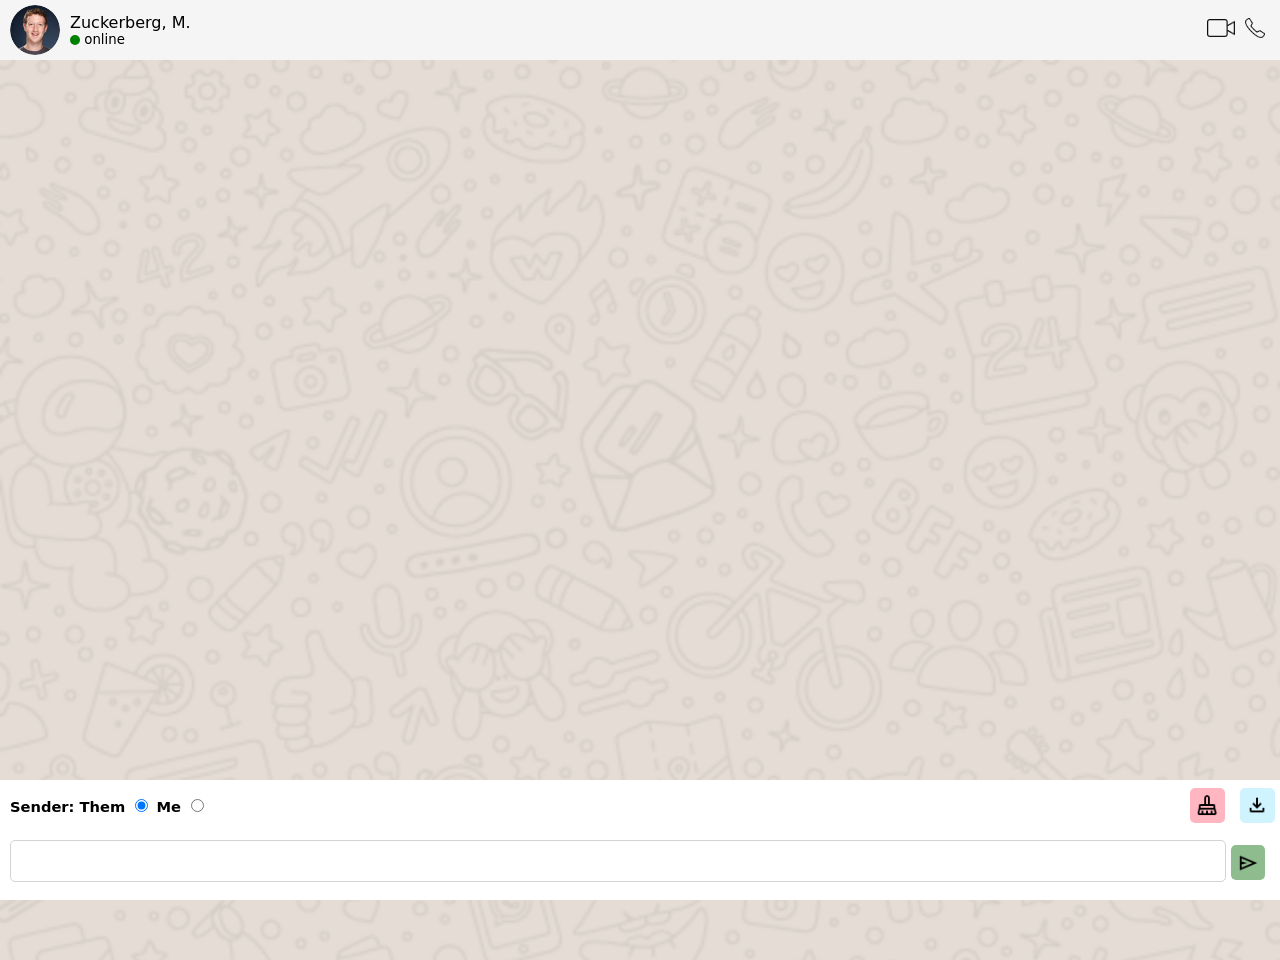
==== commit a11de113: "removed phone info bar, ui changes" ====
--- a/index.html
+++ b/index.html
@@ -9,49 +9,17 @@
   <script src="dom-to-image.js"></script>
   <script src="FileSaver.js"></script>
   <link rel="stylesheet" href="main.css">
-  <link rel="stylesheet" href="devices.min.css" type="text/css">
 </head>
 
 <body>
-
-  <!-- BACKGROUND-->
-  <div class="page">
-    <!-- phone -->
-
-    <div class="marvel-device iphone-x ">
-      <div class="notch">
-        <div class="camera"></div>
-        <div class="speaker"></div>
-      </div>
-      <div class="top-bar"></div>
-      <div class="sleep"></div>
-      <div class="bottom-bar"></div>
-      <div class="volume"></div>
-      <div class="overflow">
-        <div class="shadow shadow--tr"></div>
-        <div class="shadow shadow--tl"></div>
-        <div class="shadow shadow--br"></div>
-        <div class="shadow shadow--bl"></div>
-      </div>
-      <div class="inner-shadow"></div>
-      <div class="screen">
-        <!-- whatsapp page -->
-        <!-- status bar -->
-        <div class="status-bar">
-          <div class="phone-time">12:11</div>
-          <div class="right">
-            <div><img src="./images/ios15-cellular-signal-icon.png" alt=""></div>
-            <div><img src="./images/ios15-wifi-icon.png" alt=""></div>
-            <div><img src="./images/ios15-battery-status-icon.png" alt=""></div>
-          </div>
-        </div>
+      
+        <!-- user bar -->
         <div class="user-bar">
-
           <div class="user">
             <img class="avatar" src="./images/zuck.png">
             <div class="user-text">
               <div class="name">Zuckerberg, M.</div>
-              <div class="status">online</div>
+              <div class="status"><div class="green-circle"></div>&nbsp;online</div>
             </div>
           </div>
 
@@ -60,38 +28,43 @@
             <div><img class="voice" src="./images/voice.png" alt=""></div>
           </div>
         </div>
+
         <!-- message window -->
         <div class="message-window">
+          <div class="scroller">
             <div class="message-area" id="message-area">
+              <!-- USER MESSAGES WILL BE ADDED HERE -->
               
-            </div>
 
-          <!-- CONTROLS AREA -->
-          <div class="controls-area">
-            <div class="toolbar">
-              <form>
-                <label>Sender:</label>
-                <label for="them">Them</label>
-                <input type="radio" name="sender" id="from" value="Them" checked="true">
-                <label for="me">Me</label>
-                <input type="radio" name="sender" id="to" value="Me">
-              </form>
-              <div>
-                <button class="tool" id="clear" onclick="chatClear()"><img src="./images/mop.png"></button>
-                <button class="tool" id="download" onclick="chatDownload()"><img src="./images/download.png"></button>
-              </div>
-            </div>
-            <div class="editor">
-              <input class="input-field" type="text" id="inputText" name="inputText">
-              <button class="tool" id="send" onclick="addMessage()"><img src="./images/send.png"></button>
+              <!-- END -->
             </div>
           </div>
         </div>
-        <!-- controls: clear, download image -->
-      </div>
-    </div>
 
-  </div>
+        <!-- CONTROLS AREA -->
+        <div class="controls-area">
+          <div class="toolbar">
+            <form>
+              <label>Sender:</label>
+              <label for="them">Them</label>
+              <input type="radio" name="sender" id="from" value="Them" checked="true">
+              <label for="me">Me</label>
+              <input type="radio" name="sender" id="to" value="Me">
+            </form>
+            <div>
+              <button class="tool" id="clear" onclick="chatClear()"><img src="./images/mop.png"></button>
+              <button class="tool" id="download" onclick="chatDownload()"><img src="./images/download.png"></button>
+            </div>
+          </div>
+          <div class="editor">
+            <input class="input-field" type="text" id="inputText" name="inputText">
+            <button class="tool" id="send" onclick="addMessage()"><img src="./images/send.png"></button>
+          </div>
+        </div>
+      
+    
+
+  
 </body>
 
 </html>
--- a/main.css
+++ b/main.css
@@ -5,17 +5,6 @@
   font-family: system-ui, -apple-system, BlinkMacSystemFont, 'Segoe UI', Roboto, Oxygen, Ubuntu, Cantarell, 'Open Sans', 'Helvetica Neue', sans-serif;
 }
 
-.page {
-  width: 100%;
-  height: 100%;
-  padding: 3px;
-  display: flex;
-  justify-content: center;
-  align-items: center;
-  background-color: #4158D0;
-  background-image: linear-gradient(43deg, #4158D0 0%, #C850C0 46%, #FFCC70 100%);
-}
-
 /* STATUS BAR */
 
 .status-bar {
@@ -76,8 +65,18 @@
   font-size: 12pt;
 }
 
+.green-circle {
+  height: 10px;
+  width: 10px;
+  border-radius: 50%;
+  background-color: green;
+}
+
 .status {
   font-size: 10pt;
+  display: flex;
+  flex-direction: row;
+  align-items: center;
 }
 
 .call-buttons {
@@ -107,17 +106,23 @@
   width: 100%;
 }
 
+.scroller {
+  width: 100%;
+  height: 100%;
+  overflow-y: scroll;
+}
+
 .message-area {
-  /* height: 100%; */
   background-image: url('./images/wallpaper.png');
   background-size: cover;
-  width: 100%;
   display: flex;
   flex-direction: column;
   padding-bottom: 10px;
+
 }
 
 .from {
+  min-width: 80px;
   max-width: 70%;
   border-radius: 15px;
   background-color: #ffffff;
@@ -164,7 +169,7 @@
   content: '';
   position: relative;
   bottom: 15px;
-  right: -273px;
+  left: calc(100% + 9px);
   border: 0px solid;
   display: block;
   width: 18px;
@@ -209,7 +214,7 @@
 
 .tool {
   background-color: rgb(207, 243, 255);
-  border-radius: 50%;
+  border-radius: 5px;
   margin: 5px;
   width: 35px;
   height: 35px;
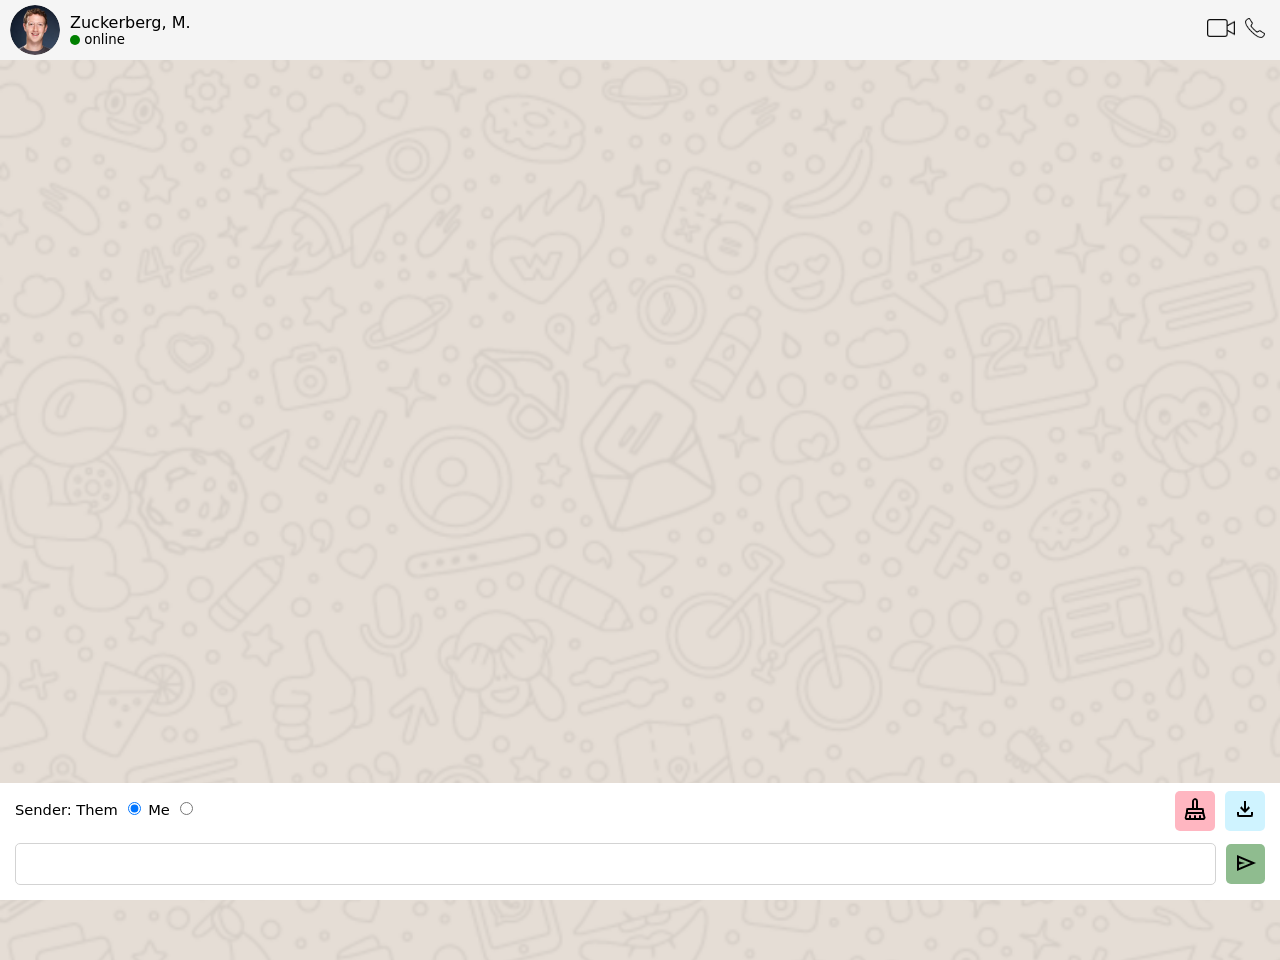
==== commit 5d84e4be: "tidied form area" ====
--- a/index.html
+++ b/index.html
@@ -45,7 +45,7 @@
         <div class="controls-area">
           <div class="toolbar">
             <form>
-              <label>Sender:</label>
+              <label>Sender: </label>
               <label for="them">Them</label>
               <input type="radio" name="sender" id="from" value="Them" checked="true">
               <label for="me">Me</label>
--- a/main.css
+++ b/main.css
@@ -196,16 +196,16 @@
 .controls-area {
   width: 100%;
   background-color: white;
-  position: absolute;
+  position: fixed;
   bottom: 0;
 }
 
 .toolbar {
   font-size: 11pt;
-  font-weight: 600;
+  font-weight: 500;
   height: 50px;
   background-color: white;
-  padding-left: 10px;
+  margin-left: 15px;
   display: flex;
   flex-direction: row;
   justify-content: space-between;
@@ -215,18 +215,24 @@
 .tool {
   background-color: rgb(207, 243, 255);
   border-radius: 5px;
-  margin: 5px;
-  width: 35px;
-  height: 35px;
+  margin: 5px 5px 0px 0px;
+  width: 40px;
+  height: 40px;
   border: 0px;
 }
 
 .tool img {
-  display: flex;
+  /* display: flex;
   justify-content: center;
-  align-items: center;
-  width: 22px;
-}
+  align-items: center; */
+  text-align: center;
+  width: 24px;
+}
+
+#download {
+  margin-right: 15px;
+}
+
 
 #clear {
   background-color: lightpink;
@@ -234,6 +240,7 @@
 
 #send {
   background-color: darkseagreen;
+  margin-left: 10px;
 }
 
 .tool:hover {
@@ -241,15 +248,18 @@
 }
 
 .editor {
-  margin: 10px 10px 15px 10px;
-  display: flex;
-  flex-direction: row;
+  margin: 5px 10px 15px 15px;
+  display: flex;
+  flex-direction: row;
+  align-items: center;
 }
 
 .input-field {
+  font-size: 16px;
   padding: 5px;
   width: 100%;
   height: 30px;
   border-radius: 5px;
   border: 1px solid lightgrey;
+  margin: 5px 0px 0px 0px;
 }
